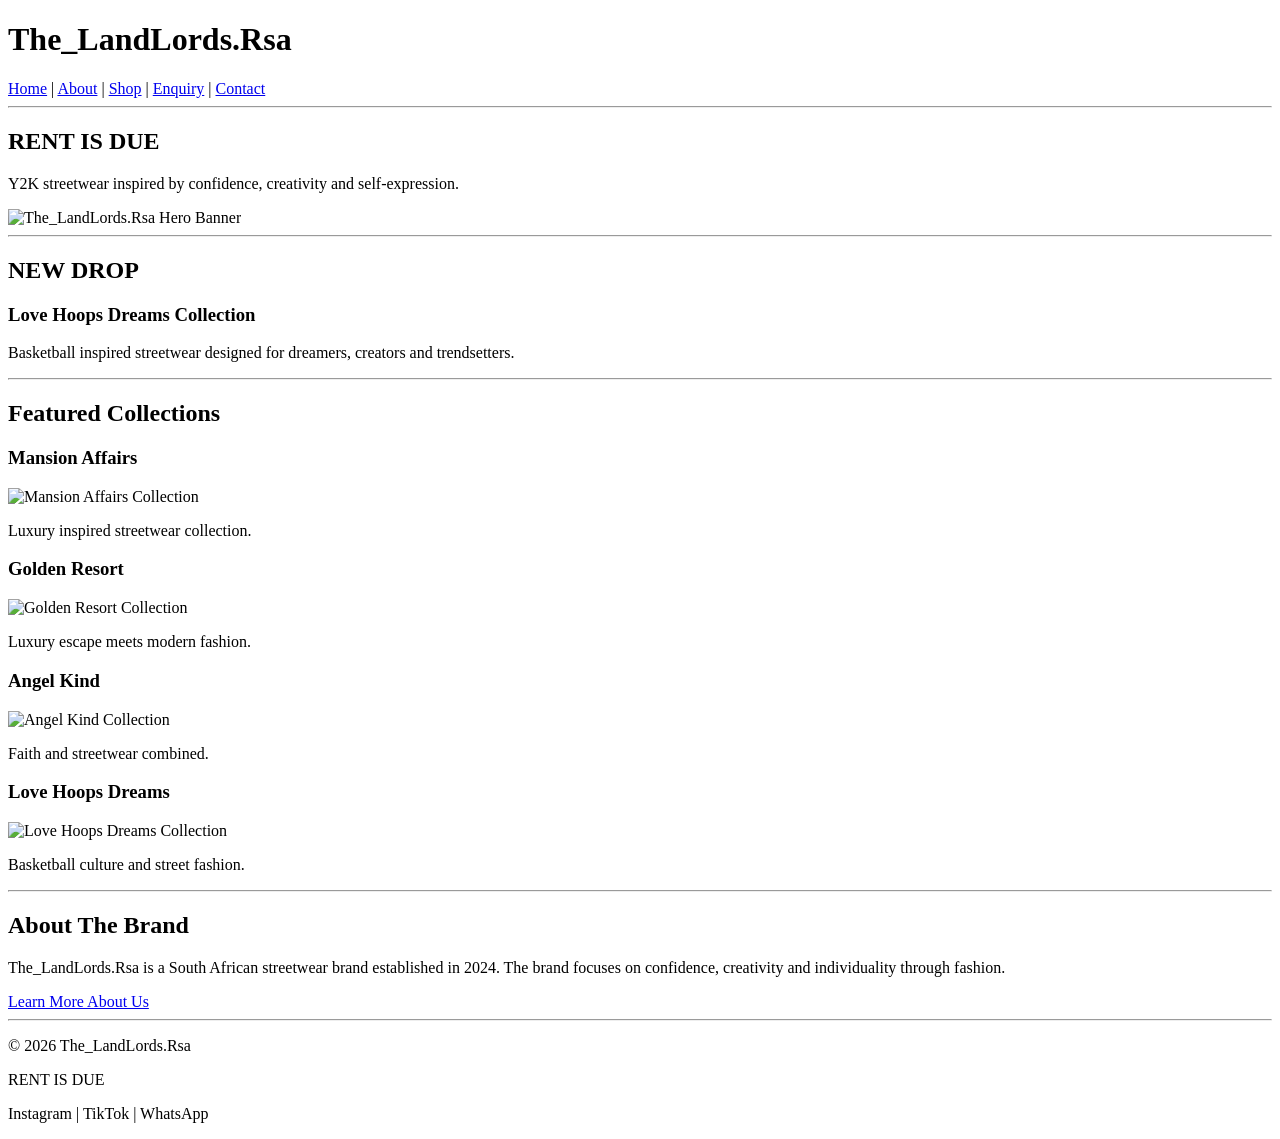
==== index.html @ b47ab53d "Add files via upload" ====
<!DOCTYPE html>
<html lang="en">

<head>
    <meta charset="UTF-8">
    <meta name="viewport" content="width=device-width, initial-scale=1.0">
    <title>The_LandLords.Rsa | Home</title>
</head>

<body>

    <header>

        <h1>The_LandLords.Rsa</h1>

        <nav>
            <a href="index.html">Home</a> |
            <a href="about.html">About</a> |
            <a href="shop.html">Shop</a> |
            <a href="enquiry.html">Enquiry</a> |
            <a href="contact.html">Contact</a>
        </nav>

        <hr>

    </header>

    <main>

        <section>

            <h2>RENT IS DUE</h2>

            <p>
                Y2K streetwear inspired by confidence,
                creativity and self-expression.
            </p>

            <img src="C:\Users\User\Downloads\The Landlords hero banner.png"
                 alt="The_LandLords.Rsa Hero Banner"
                 width="600">

        </section>

        <hr>

        <section>

            <h2>NEW DROP</h2>

            <h3>Love Hoops Dreams Collection</h3>

            <p>
                Basketball inspired streetwear designed
                for dreamers, creators and trendsetters.
            </p>

        </section>

        <hr>

        <section>

            <h2>Featured Collections</h2>

            <article>

                <h3>Mansion Affairs</h3>

                <img src="images/collections/mansion-affairs.jpg"
                     alt="Mansion Affairs Collection"
                     width="250">

                <p>
                    Luxury inspired streetwear collection.
                </p>

            </article>

            <article>

                <h3>Golden Resort</h3>

                <img src="images/collections/golden-resort.jpg"
                     alt="Golden Resort Collection"
                     width="250">

                <p>
                    Luxury escape meets modern fashion.
                </p>

            </article>

            <article>

                <h3>Angel Kind</h3>

                <img src="images/collections/angel-kind.jpg"
                     alt="Angel Kind Collection"
                     width="250">

                <p>
                    Faith and streetwear combined.
                </p>

            </article>

            <article>

                <h3>Love Hoops Dreams</h3>

                <img src="images/collections/love-hoops-dreams.jpg"
                     alt="Love Hoops Dreams Collection"
                     width="250">

                <p>
                    Basketball culture and street fashion.
                </p>

            </article>

        </section>

        <hr>

        <section>

            <h2>About The Brand</h2>

            <p>
                The_LandLords.Rsa is a South African
                streetwear brand established in 2024.
                The brand focuses on confidence,
                creativity and individuality through fashion.
            </p>

            <a href="about.html">Learn More About Us</a>

        </section>

    </main>

    <hr>

    <footer>

        <p>&copy; 2026 The_LandLords.Rsa</p>

        <p>RENT IS DUE</p>

        <p>
            Instagram |
            TikTok |
            WhatsApp
        </p>

    </footer>

</body>

</html>
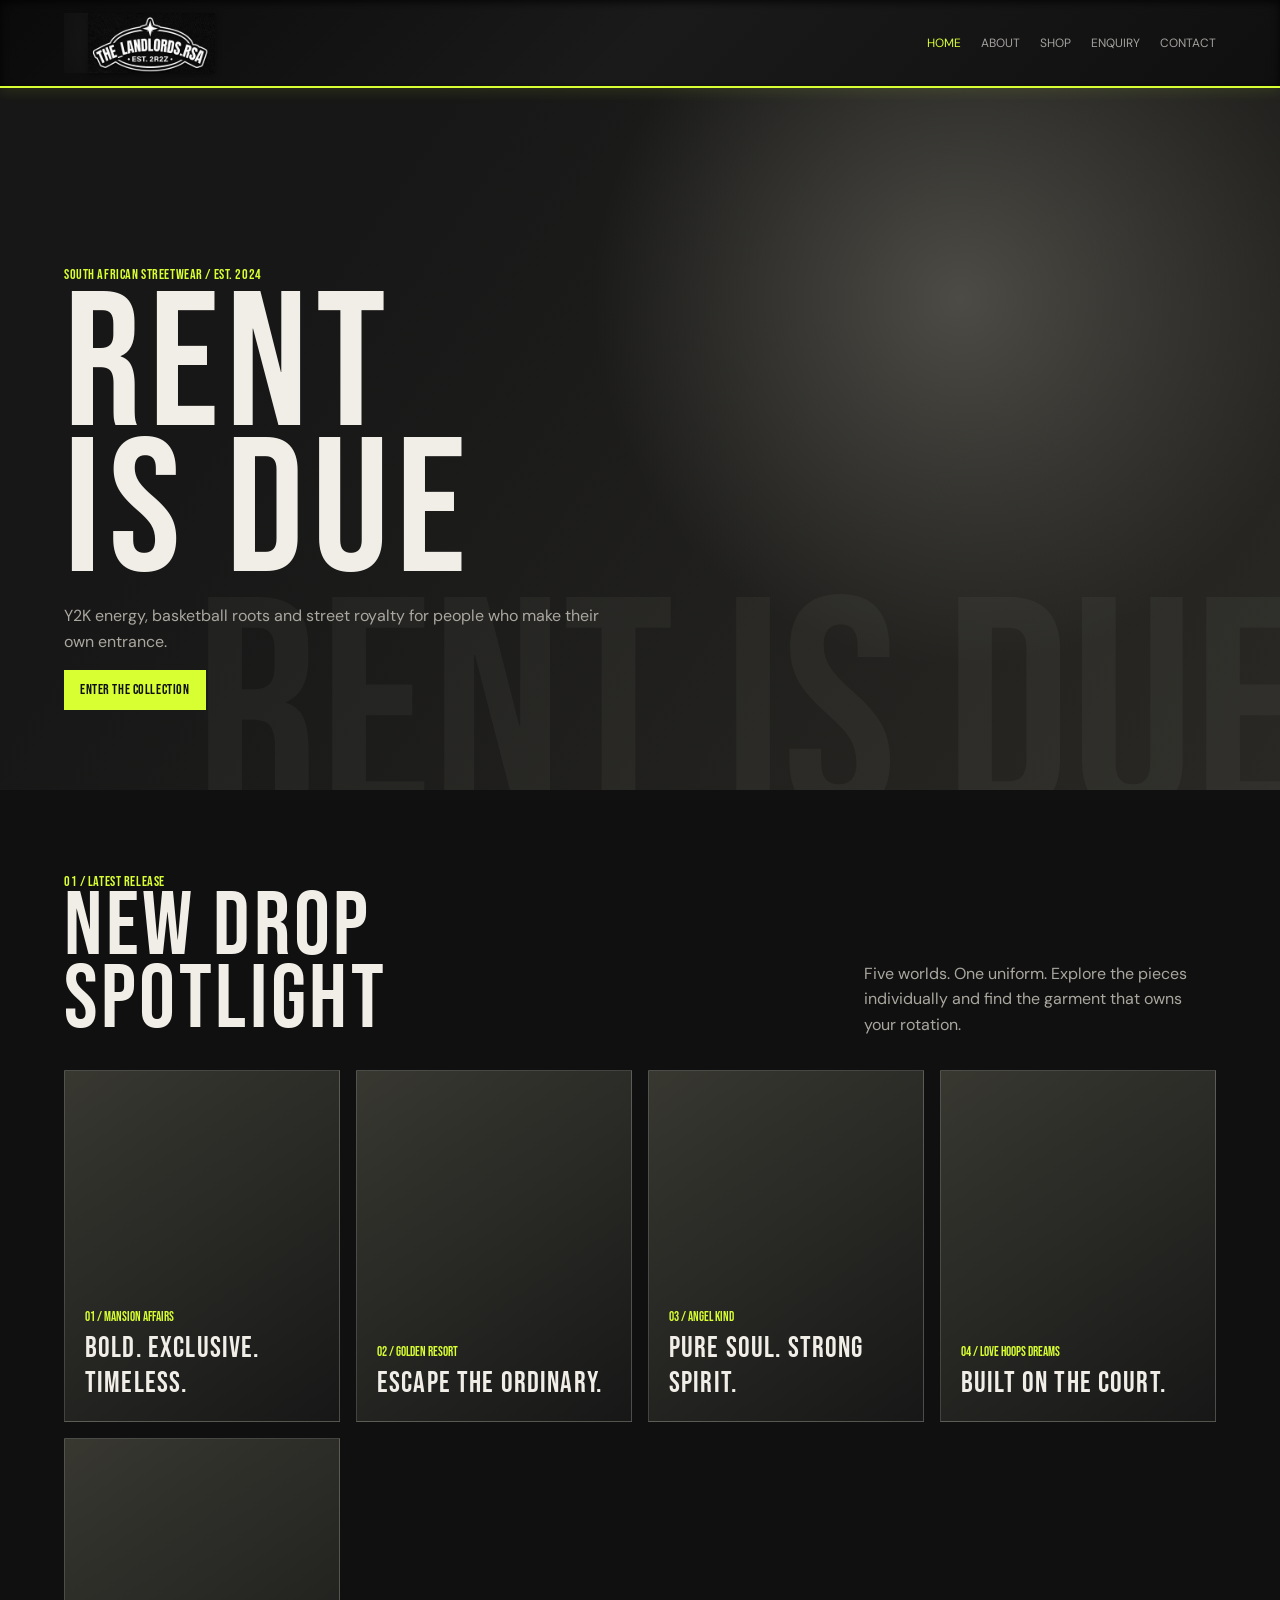
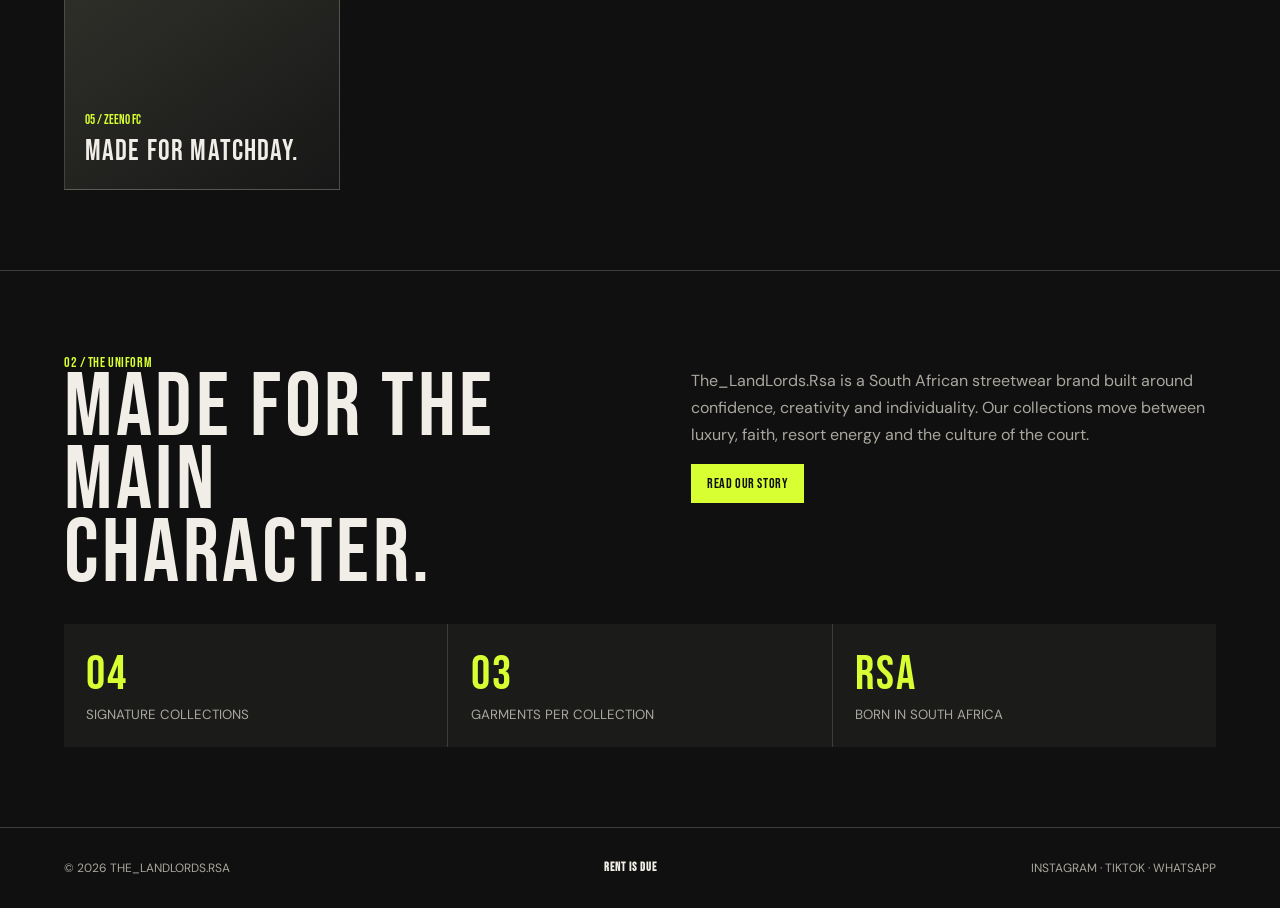
==== commit 9e7ed199: "Add files via upload" ====
--- a/index.html
+++ b/index.html
@@ -5,157 +5,21 @@
     <meta charset="UTF-8">
     <meta name="viewport" content="width=device-width, initial-scale=1.0">
     <title>The_LandLords.Rsa | Home</title>
+    <link rel="stylesheet" href="site.css">
+    <script src="site.js" defer></script>
 </head>
 
 <body>
-
-    <header>
-
-        <h1>The_LandLords.Rsa</h1>
-
-        <nav>
-            <a href="index.html">Home</a> |
-            <a href="about.html">About</a> |
-            <a href="shop.html">Shop</a> |
-            <a href="enquiry.html">Enquiry</a> |
-            <a href="contact.html">Contact</a>
-        </nav>
-
-        <hr>
-
+    <header class="site-header">
+        <a class="brand-logo" href="index.html"><img src="images/logo.png" alt="THE LANDLORDS.RSA" class="logo"></a>
+        <nav class="site-nav" aria-label="Main navigation"><a href="index.html" aria-current="page">Home</a><a href="about.html">About</a><a href="shop.html">Shop</a><a href="enquiry.html">Enquiry</a><a href="contact.html">Contact</a></nav>
     </header>
-
     <main>
-
-        <section>
-
-            <h2>RENT IS DUE</h2>
-
-            <p>
-                Y2K streetwear inspired by confidence,
-                creativity and self-expression.
-            </p>
-
-            <img src="C:\Users\User\Downloads\The Landlords hero banner.png"
-                 alt="The_LandLords.Rsa Hero Banner"
-                 width="600">
-
-        </section>
-
-        <hr>
-
-        <section>
-
-            <h2>NEW DROP</h2>
-
-            <h3>Love Hoops Dreams Collection</h3>
-
-            <p>
-                Basketball inspired streetwear designed
-                for dreamers, creators and trendsetters.
-            </p>
-
-        </section>
-
-        <hr>
-
-        <section>
-
-            <h2>Featured Collections</h2>
-
-            <article>
-
-                <h3>Mansion Affairs</h3>
-
-                <img src="images/collections/mansion-affairs.jpg"
-                     alt="Mansion Affairs Collection"
-                     width="250">
-
-                <p>
-                    Luxury inspired streetwear collection.
-                </p>
-
-            </article>
-
-            <article>
-
-                <h3>Golden Resort</h3>
-
-                <img src="images/collections/golden-resort.jpg"
-                     alt="Golden Resort Collection"
-                     width="250">
-
-                <p>
-                    Luxury escape meets modern fashion.
-                </p>
-
-            </article>
-
-            <article>
-
-                <h3>Angel Kind</h3>
-
-                <img src="images/collections/angel-kind.jpg"
-                     alt="Angel Kind Collection"
-                     width="250">
-
-                <p>
-                    Faith and streetwear combined.
-                </p>
-
-            </article>
-
-            <article>
-
-                <h3>Love Hoops Dreams</h3>
-
-                <img src="images/collections/love-hoops-dreams.jpg"
-                     alt="Love Hoops Dreams Collection"
-                     width="250">
-
-                <p>
-                    Basketball culture and street fashion.
-                </p>
-
-            </article>
-
-        </section>
-
-        <hr>
-
-        <section>
-
-            <h2>About The Brand</h2>
-
-            <p>
-                The_LandLords.Rsa is a South African
-                streetwear brand established in 2024.
-                The brand focuses on confidence,
-                creativity and individuality through fashion.
-            </p>
-
-            <a href="about.html">Learn More About Us</a>
-
-        </section>
-
+        <section class="hero"><div class="hero-content"><span class="eyebrow">South African streetwear / Est. 2024</span><h1>RENT<br>IS DUE</h1><p>Y2K energy, basketball roots and street royalty for people who make their own entrance.</p><a class="button" href="shop.html">Enter the collection</a></div></section>
+        <section class="section"><div class="section-heading"><div><span class="eyebrow">01 / Latest release</span><h2>New drop<br>spotlight</h2></div><p>Five worlds. One uniform. Explore the pieces individually and find the garment that owns your rotation.</p></div><div class="collection-grid"><a class="collection-tile" href="shop.html#mansion-title"><span>01 / Mansion Affairs</span><h3>Bold. Exclusive. Timeless.</h3></a><a class="collection-tile" href="shop.html#golden-title"><span>02 / Golden Resort</span><h3>Escape the ordinary.</h3></a><a class="collection-tile" href="shop.html#angel-title"><span>03 / Angel Kind</span><h3>Pure soul. Strong spirit.</h3></a><a class="collection-tile" href="shop.html#hoops-title"><span>04 / Love Hoops Dreams</span><h3>Built on the court.</h3></a><a class="collection-tile" href="shop.html#zeeno-title"><span>05 / Zeen0 FC</span><h3>Made for matchday.</h3></a></div></section>
+        <section class="section"><div class="split"><div><span class="eyebrow">02 / The uniform</span><h2>Made for the main character.</h2></div><div class="copy"><p>The_LandLords.Rsa is a South African streetwear brand built around confidence, creativity and individuality. Our collections move between luxury, faith, resort energy and the culture of the court.</p><a class="button" href="about.html">Read our story</a></div></div><div class="stat-grid"><div class="stat"><span class="stat-number">04</span><small>Signature collections</small></div><div class="stat"><span class="stat-number">03</span><small>Garments per collection</small></div><div class="stat"><span class="stat-number">RSA</span><small>Born in South Africa</small></div></div></section>
     </main>
-
-    <hr>
-
-    <footer>
-
-        <p>&copy; 2026 The_LandLords.Rsa</p>
-
-        <p>RENT IS DUE</p>
-
-        <p>
-            Instagram |
-            TikTok |
-            WhatsApp
-        </p>
-
-    </footer>
-
+    <footer class="site-footer"><span>&copy; 2026 The_LandLords.Rsa</span><strong>RENT IS DUE</strong><span>Instagram &middot; TikTok &middot; WhatsApp</span></footer>
 </body>
 
-</html>+</html>
--- a/site.css
+++ b/site.css
@@ -0,0 +1,94 @@
+@import url('https://fonts.googleapis.com/css2?family=Bebas+Neue&family=DM+Sans:wght@400;500;700&display=swap');
+
+:root { --ink: #101010; --panel: #1b1b1a; --paper: #f1eee8; --acid: #d7ff32; --muted: #aaa79f; --line: rgba(241,238,232,.2); }
+* { box-sizing: border-box; }
+html { scroll-behavior: smooth; }
+body { margin: 0; background: var(--ink); color: var(--paper); font-family: 'DM Sans', sans-serif; }
+a { color: inherit; }
+.brand, h1, h2, h3, .eyebrow, .label, .button, legend, .stat-number { font-family: 'Bebas Neue', Impact, sans-serif; letter-spacing: .04em; }
+.site-header { position: sticky; top: 0; z-index: 10; display: flex; align-items: center; justify-content: space-between; gap: 2rem; padding: 0.8rem 5vw; background: linear-gradient(135deg, #0a0a0a 0%, #1a1a1a 50%, #0f0f0f 100%); border-bottom: 2px solid var(--acid); backdrop-filter: blur(12px); box-shadow: inset 0 2px 8px rgba(0,0,0,0.8), 0 4px 12px rgba(215,255,50,0.1); }
+
+.brand-logo { text-decoration: none; height: 60px; display: flex; align-items: center; justify-content: center; padding: 0 1.5rem; position: relative; }
+
+.brand-logo::after { content: ''; position: absolute; inset: 0; background: radial-gradient(circle at 30% 30%, rgba(255,255,255,0.05), transparent 70%); pointer-events: none; }
+
+.logo { height: 60px; width: auto; display: block; position: relative; z-index: 1; filter: drop-shadow(0 2px 3px rgba(0,0,0,0.4)); transition: filter 0.3s ease; }
+
+.brand-logo:hover .logo { filter: drop-shadow(0 2px 4px rgba(0,0,0,0.5)); }
+.site-nav { display: flex; flex-wrap: wrap; gap: 1.25rem; font-size: .75rem; text-transform: uppercase; }
+.site-nav a { text-decoration: none; opacity: .65; }
+.site-nav a:hover, .site-nav a[aria-current='page'] { color: var(--acid); opacity: 1; }
+.hero, .page-hero { position: relative; overflow: hidden; background: radial-gradient(circle at 75% 30%, #4c4b45, transparent 34%), linear-gradient(125deg, #171717 25%, #292824 100%); }
+.hero { min-height: 78vh; display: flex; align-items: end; padding: 8rem 5vw 5rem; }
+.page-hero { padding: 9rem 5vw 4rem; border-bottom: 1px solid var(--line); }
+.hero::before, .page-hero::before { content: 'RENT IS DUE'; position: absolute; right: -2vw; bottom: -3vw; color: rgba(241,238,232,.04); font: 24vw/.7 'Bebas Neue', sans-serif; white-space: nowrap; }
+.hero-content, .page-hero > * { position: relative; z-index: 1; }
+.eyebrow { color: var(--acid); font-size: .9rem; text-transform: uppercase; }
+h1 { max-width: 950px; margin: .7rem 0 1rem; font-size: clamp(5rem, 15vw, 13rem); line-height: .76; font-weight: 400; }
+.page-hero h1 { font-size: clamp(4rem, 11vw, 9rem); }
+.hero p, .page-hero p { max-width: 34rem; color: var(--muted); line-height: 1.6; }
+.button { display: inline-block; padding: .7rem 1rem; color: var(--ink); background: var(--acid); text-decoration: none; font-size: .9rem; border: 0; cursor: pointer; }
+.button:hover { background: var(--paper); }
+.section { padding: 5rem 5vw; border-bottom: 1px solid var(--line); }
+.section-heading { display: flex; align-items: end; justify-content: space-between; gap: 2rem; margin-bottom: 2rem; }
+h2 { margin: 0; font-size: clamp(3rem, 7vw, 6rem); line-height: .82; font-weight: 400; }
+h3 { margin: .35rem 0 1rem; font-size: 1.8rem; font-weight: 400; }
+.section-heading p, .lede { max-width: 22rem; margin: 0; color: var(--muted); line-height: 1.6; }
+.collection-grid { display: grid; grid-template-columns: repeat(4, minmax(0, 1fr)); gap: 1rem; }
+.collection-tile { min-height: 22rem; display: flex; flex-direction: column; justify-content: end; padding: 1.25rem; background: linear-gradient(145deg, #383831, #171717); border: 1px solid var(--line); text-decoration: none; transition: transform .25s ease, border-color .25s ease; }
+.collection-tile:hover { transform: translateY(-6px); border-color: var(--acid); }
+.collection-tile span { color: var(--acid); font: .8rem 'Bebas Neue', sans-serif; }
+.collection-tile h3 { margin-bottom: 0; }
+.split { display: grid; grid-template-columns: 1fr 1fr; gap: clamp(2rem, 8vw, 9rem); align-items: start; }
+.split h2 { max-width: 30rem; }
+.stat-grid { display: grid; grid-template-columns: repeat(3, 1fr); gap: 1px; margin-top: 2rem; background: var(--line); }
+.stat { padding: 1.4rem; background: var(--panel); }
+.stat-number { display: block; color: var(--acid); font-size: 3rem; }
+.stat small { color: var(--muted); text-transform: uppercase; }
+.info-grid { display: grid; grid-template-columns: repeat(3, 1fr); gap: 1rem; }
+.info-card { padding: 1.5rem; background: var(--panel); border-top: 2px solid var(--acid); }
+.info-card p, .copy p, .copy li { color: var(--muted); line-height: 1.7; }
+.copy ul { padding-left: 1.2rem; }
+.form-layout { display: grid; grid-template-columns: .75fr 1.25fr; gap: 1rem; }
+.form-panel { padding: clamp(1.3rem, 4vw, 3rem); background: var(--panel); }
+form { display: grid; gap: 1.1rem; }
+fieldset { display: grid; gap: .65rem; padding: 0; border: 0; }
+legend { margin-bottom: .5rem; color: var(--acid); font-size: 1.35rem; }
+label { color: var(--muted); font-size: .78rem; text-transform: uppercase; }
+input, select, textarea { width: 100%; padding: .9rem; color: var(--paper); background: #262624; border: 1px solid var(--line); border-radius: 0; font: inherit; }
+input:focus, select:focus, textarea:focus { outline: 2px solid var(--acid); outline-offset: 2px; }
+textarea { min-height: 9rem; resize: vertical; }
+.form-actions { display: flex; gap: .7rem; flex-wrap: wrap; }
+.collection { padding: 5rem 5vw; border-top: 1px solid var(--line); }
+.product-grid { display: grid; grid-template-columns: repeat(3, minmax(0, 1fr)); gap: 1rem; }
+.product-card { min-width: 0; background: var(--panel); }
+.product-copy { padding: 1.1rem; }
+.product-type { color: var(--acid); font: .85rem 'Bebas Neue', sans-serif; text-transform: uppercase; }
+.product-card h3 { margin: .35rem 0 1.1rem; }
+.product-meta { display: flex; flex-direction: column; gap: .25rem; margin-top: -.5rem; margin-bottom: 1rem; }
+.product-collection { color: var(--paper); font-size: .72rem; text-transform: uppercase; letter-spacing: .12em; }
+.product-colors { color: var(--muted); font-size: .74rem; }
+.variant-row { display: flex; gap: .45rem; margin: -.35rem 0 .85rem; }
+.color-swatch { display: inline-block; width: 1rem; height: 1rem; border: 1px solid rgba(241,238,232,.35); background: var(--swatch); cursor: pointer; padding: 0; box-shadow: inset 0 0 0 1px rgba(16,16,16,.45); transition: transform .2s ease, border-color .2s ease; }
+.color-swatch:hover, .color-swatch:focus-visible { transform: translateY(-1px); border-color: rgba(241,238,232,.8); }
+.color-swatch.is-active { outline: 2px solid rgba(215,255,50,.7); outline-offset: 2px; }
+.site-footer { display: flex; justify-content: space-between; gap: 1rem; padding: 2rem 5vw; color: var(--muted); font-size: .75rem; text-transform: uppercase; }
+.site-footer strong { color: var(--paper); font-family: 'Bebas Neue', sans-serif; letter-spacing: .08em; }
+/* Product imagery is independent per garment; the second face can be supplied later. */
+.product-visual { position: relative; aspect-ratio: 4 / 5; overflow: hidden; background: #ffffff; perspective: none; }
+.product-visual::after { content: ''; display: none; }
+.product-visual img { position: relative; z-index: 1; width: 100%; height: 100%; display: block; object-fit: contain; opacity: 1; transform: scale(1); animation: none; transition: transform .3s ease; }
+.product-visual:hover img { transform: scale(1.05); }
+.product-visual::before { content: 'ADD PRODUCT IMAGE'; position: absolute; inset: 50% 1rem auto; color: rgba(241,238,232,.6); text-align: center; font: 1rem 'Bebas Neue', sans-serif; letter-spacing: .08em; z-index: 3; }
+.product-visual:not(.is-placeholder)::before { content: ''; }
+.zeeno-stage { min-height: 25rem; display: grid; place-items: center; isolation: isolate; background: #ffffff; }
+.zeeno-stage::before, .zeeno-stage::after { display: none; }
+.zeeno-stage .jersey-face { grid-area: 1 / 1; position: relative; z-index: 1; width: 90%; height: 90%; object-fit: contain; opacity: 1; animation: none; filter: none; transition: transform .3s ease, opacity .2s ease; }
+.zeeno-stage .jersey-back { opacity: 0; pointer-events: none; }
+.zeeno-stage.turning .jersey-front { opacity: 0; }
+.zeeno-stage.turning .jersey-back { opacity: 1; }
+.zeeno-meta { display: flex; justify-content: space-between; gap: 1rem; color: var(--muted); font-size: .72rem; text-transform: uppercase; }
+.material-note { margin-top: .7rem; color: var(--muted); font-size: .8rem; line-height: 1.5; }
+@keyframes garment-spin { from { transform: scale(1); } to { transform: scale(1); } }
+@media (prefers-reduced-motion: reduce) { *, *::before, *::after { scroll-behavior: auto !important; animation-duration: .01ms !important; transition-duration: .01ms !important; } }
+@media (max-width: 780px) { .site-header, .section-heading, .site-footer { align-items: flex-start; flex-direction: column; } .site-nav { gap: .7rem 1rem; } .hero { min-height: 66vh; } h1 { font-size: 24vw; } .collection-grid, .info-grid, .form-layout, .split, .product-grid { grid-template-columns: 1fr; } .collection-tile { min-height: 15rem; } .stat-grid { margin-top: 2rem; } }
